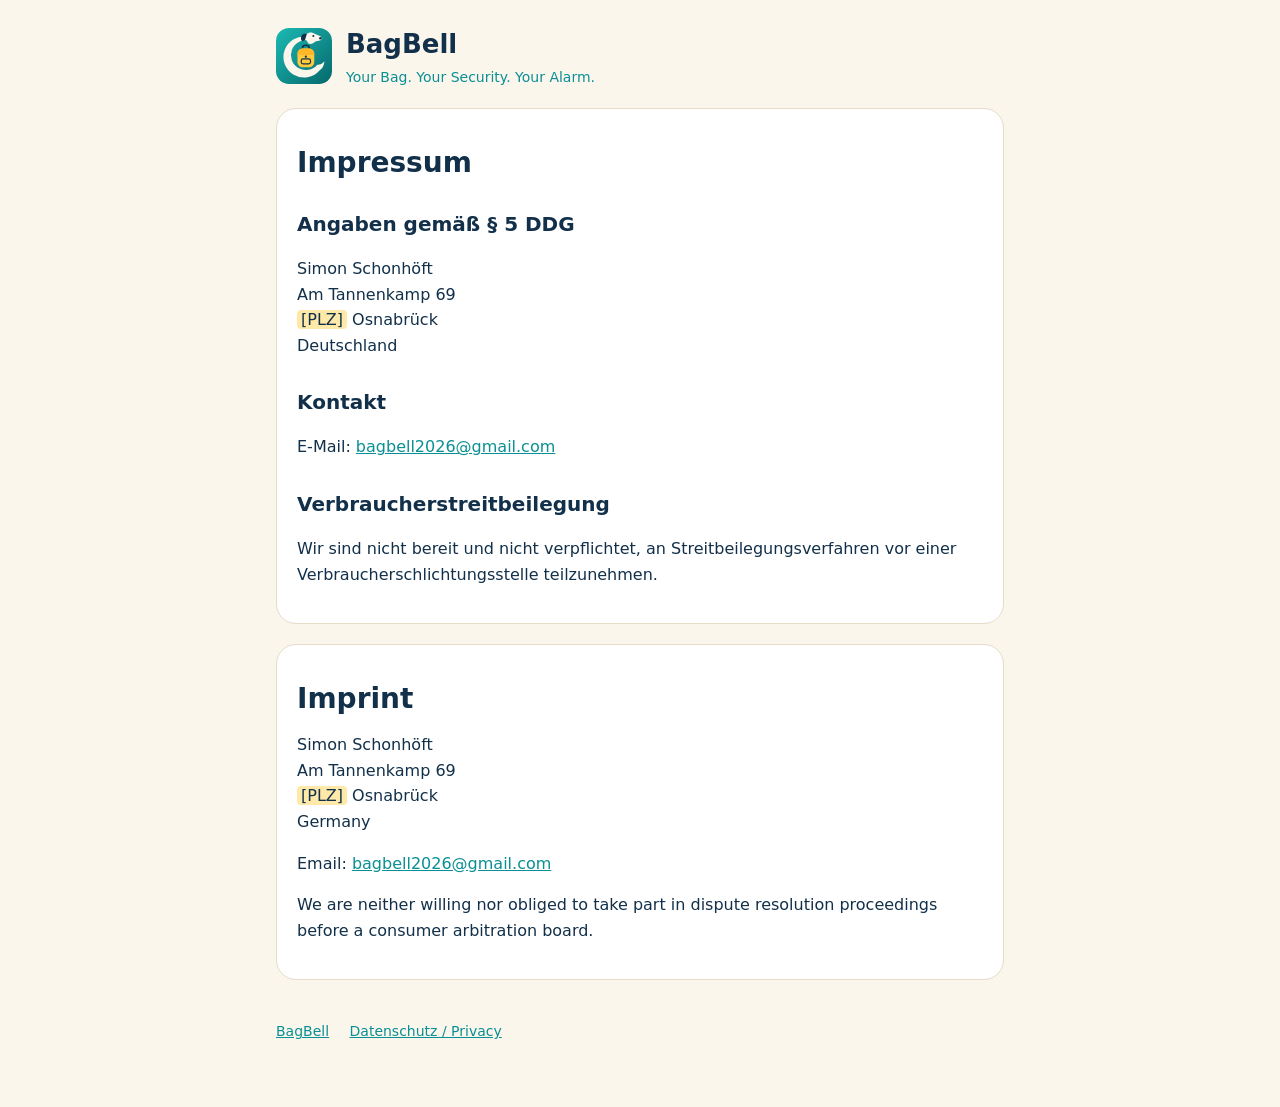
==== imprint.html @ bf3cadf2 "Add files via upload" ====
<!doctype html>
<html lang="de">
<head>
<meta charset="utf-8">
<meta name="viewport" content="width=device-width, initial-scale=1">
<title>BagBell – Impressum / Imprint</title>
<link rel="stylesheet" href="style.css">
<link rel="icon" href="logo.svg" type="image/svg+xml">
</head>
<body>
<main>
<header>
  <img src="logo.svg" alt="">
  <div><div class="name">BagBell</div><div class="slogan">Your Bag. Your Security. Your Alarm.</div></div>
</header>

<section class="card" lang="de">
<h1>Impressum</h1>
<h2>Angaben gemäß § 5 DDG</h2>
<p>Simon Schonhöft<br>
Am Tannenkamp 69<br>
<span class="placeholder">[PLZ]</span> Osnabrück<br>
Deutschland</p>

<h2>Kontakt</h2>
<p>E-Mail: <a href="mailto:bagbell2026@gmail.com">bagbell2026@gmail.com</a></p>


<h2>Verbraucherstreitbeilegung</h2>
<p>Wir sind nicht bereit und nicht verpflichtet, an Streitbeilegungsverfahren vor einer Verbraucherschlichtungsstelle teilzunehmen.</p>
</section>

<section class="card" lang="en">
<h1>Imprint</h1>
<p>Simon Schonhöft<br>
Am Tannenkamp 69<br>
<span class="placeholder">[PLZ]</span> Osnabrück<br>
Germany</p>
<p>Email: <a href="mailto:bagbell2026@gmail.com">bagbell2026@gmail.com</a></p>
<p>We are neither willing nor obliged to take part in dispute resolution proceedings before a consumer arbitration board.</p>
</section>

<footer>
  <a href="index.html">BagBell</a>
  <a href="privacy.html">Datenschutz / Privacy</a>
</footer>
</main>
</body>
</html>
---- style.css ----
/* BagBell legal pages. No external fonts, scripts or trackers (privacy by design). */
:root {
  --bg: #FBF6EC;
  --card: #FFFFFF;
  --text: #12304A;
  --muted: #4A6278;
  --accent: #0A8F94;
  --line: #E6DCC8;
}
@media (prefers-color-scheme: dark) {
  :root {
    --bg: #0E1B26;
    --card: #152634;
    --text: #EAF2F5;
    --muted: #A9BCC8;
    --accent: #3CC9C3;
    --line: #23394A;
  }
}
* { box-sizing: border-box; }
html { -webkit-text-size-adjust: 100%; }
body {
  margin: 0;
  background: var(--bg);
  color: var(--text);
  font: 16px/1.6 system-ui, -apple-system, "Segoe UI", Roboto, sans-serif;
}
main { max-width: 760px; margin: 0 auto; padding: 24px 16px 64px; }
header { display: flex; align-items: center; gap: 14px; margin-bottom: 8px; }
header img { width: 56px; height: 56px; }
header .name { font-size: 26px; font-weight: 700; }
header .slogan { color: var(--accent); font-size: 14px; }
h1 { font-size: 28px; line-height: 1.25; margin: 28px 0 4px; }
h2 { font-size: 20px; margin: 28px 0 6px; }
h3 { font-size: 17px; margin: 20px 0 4px; }
p, li { color: var(--text); }
.muted { color: var(--muted); font-size: 14px; }
a { color: var(--accent); }
nav.lang { display: flex; flex-wrap: wrap; gap: 8px; margin: 16px 0; }
nav.lang a {
  padding: 6px 14px; border: 1px solid var(--line); border-radius: 999px;
  text-decoration: none; background: var(--card); font-size: 14px;
}
section.card {
  background: var(--card); border: 1px solid var(--line); border-radius: 20px;
  padding: 8px 20px 20px; margin: 20px 0;
}
.placeholder { background: #FFE9A8; color: #12304A; padding: 0 4px; border-radius: 4px; }
footer { margin-top: 40px; font-size: 14px; color: var(--muted); }
footer a { margin-right: 16px; }
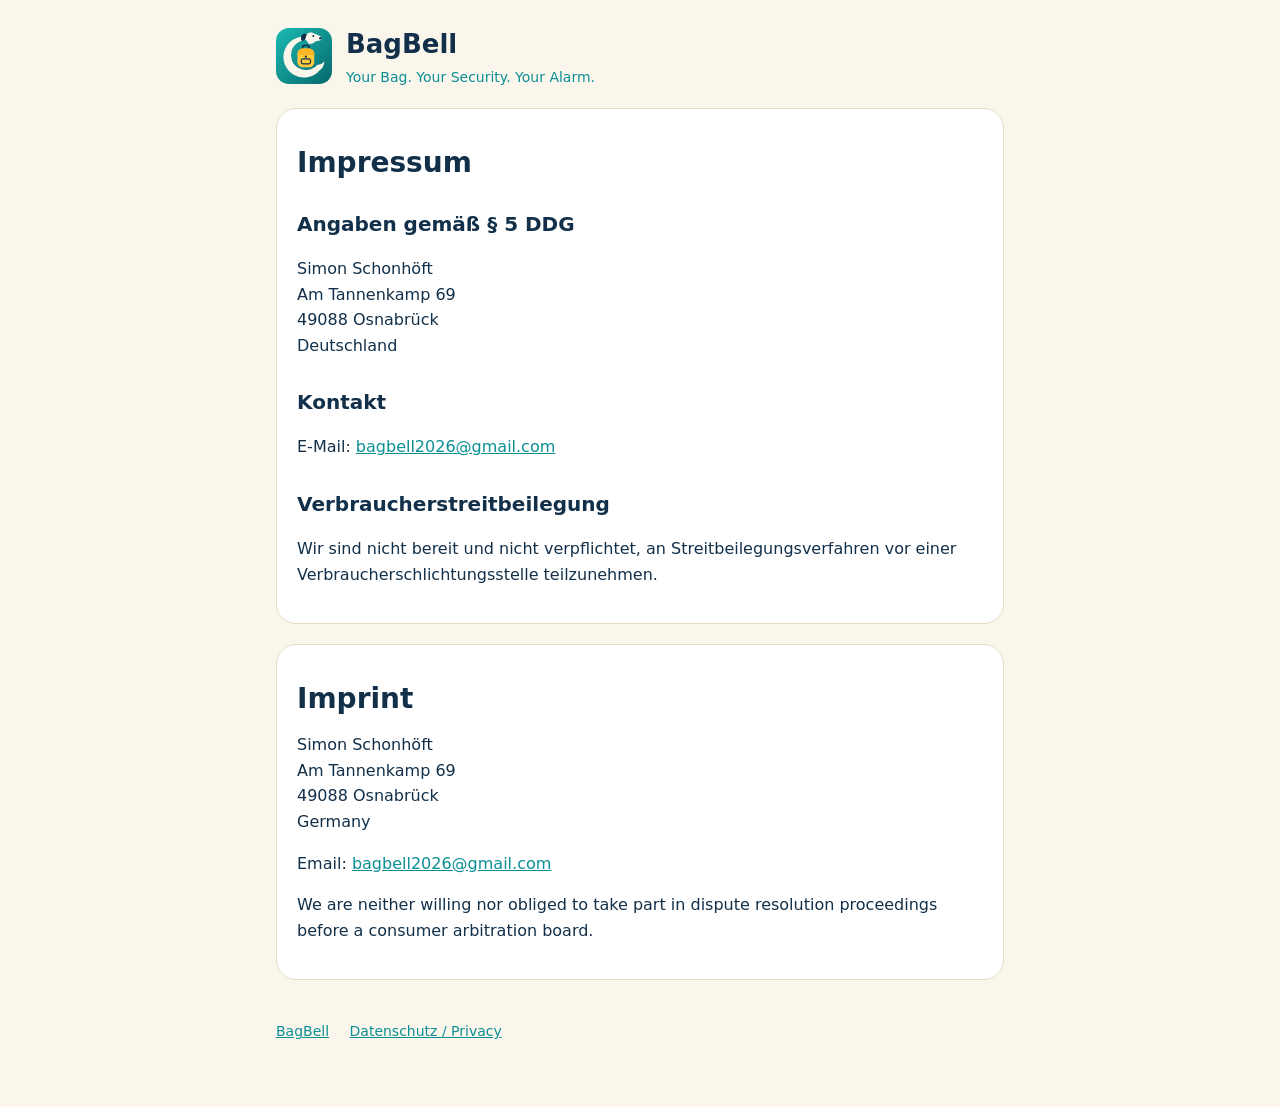
==== commit 07e3bcc7: "Add files via upload" ====
--- a/imprint.html
+++ b/imprint.html
@@ -19,7 +19,7 @@
 <h2>Angaben gemäß § 5 DDG</h2>
 <p>Simon Schonhöft<br>
 Am Tannenkamp 69<br>
-<span class="placeholder">[PLZ]</span> Osnabrück<br>
+49088 Osnabrück<br>
 Deutschland</p>
 
 <h2>Kontakt</h2>
@@ -34,7 +34,7 @@
 <h1>Imprint</h1>
 <p>Simon Schonhöft<br>
 Am Tannenkamp 69<br>
-<span class="placeholder">[PLZ]</span> Osnabrück<br>
+49088 Osnabrück<br>
 Germany</p>
 <p>Email: <a href="mailto:bagbell2026@gmail.com">bagbell2026@gmail.com</a></p>
 <p>We are neither willing nor obliged to take part in dispute resolution proceedings before a consumer arbitration board.</p>
